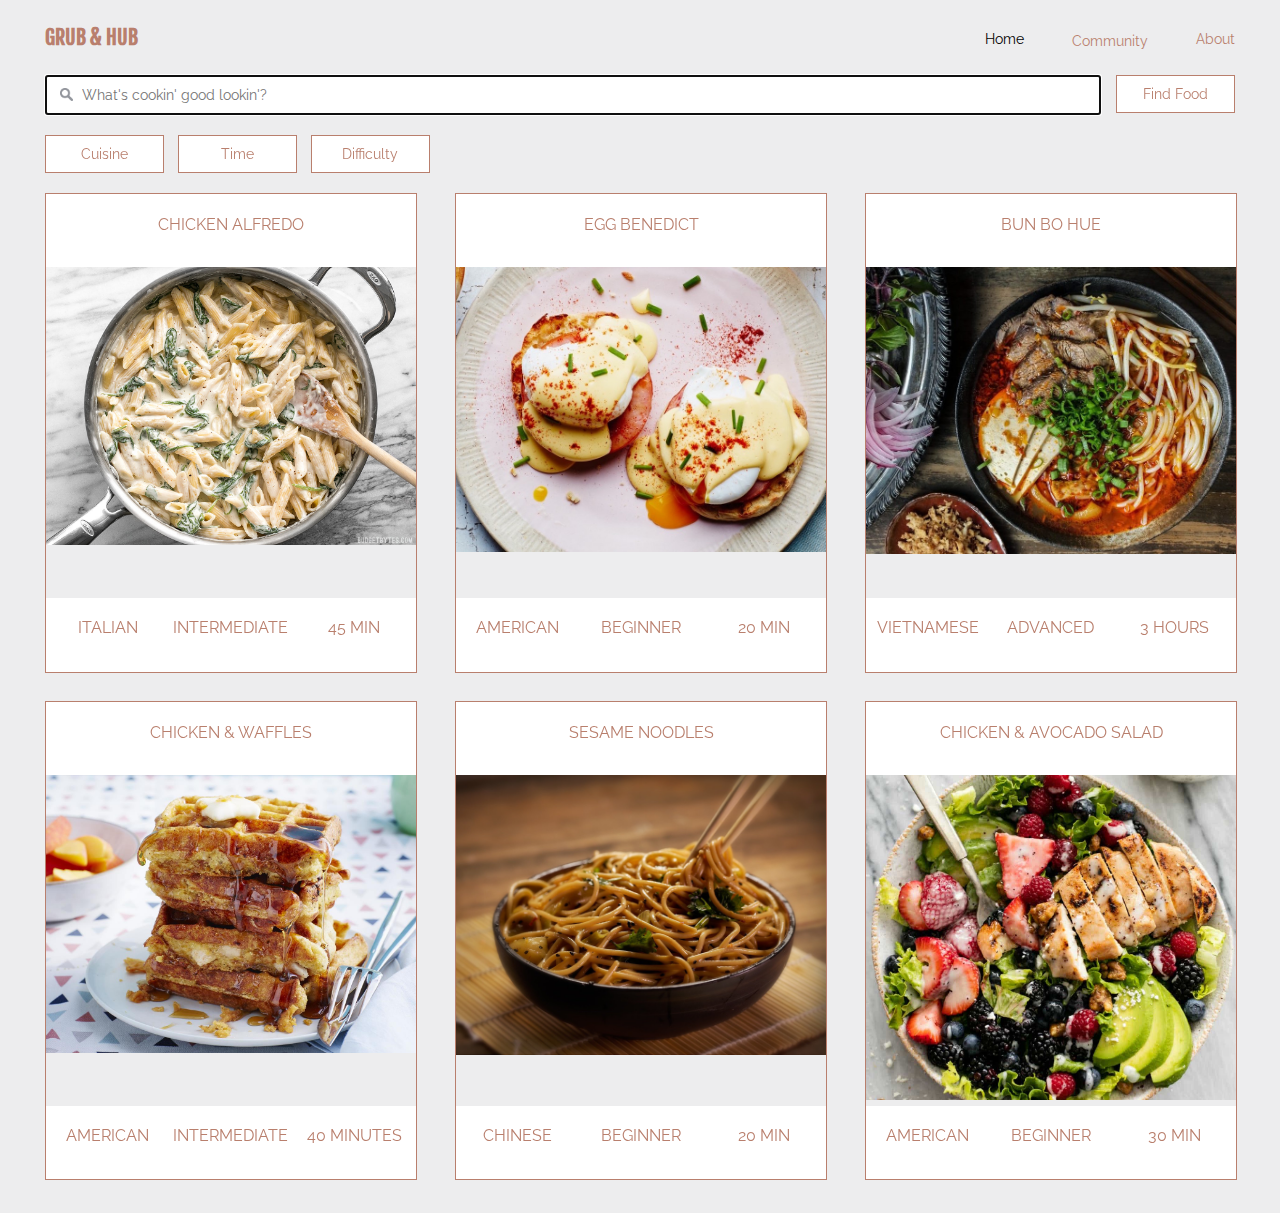
==== index.html @ 1ea81779 "filters" ====
<!DOCTYPE html>
<html>
<head>
    <meta charset="utf-8">
    <link rel="stylesheet" href="index.css">
    <link href="https://fonts.googleapis.com/css?family=Fjalla+One|Raleway" rel="stylesheet">
    <script src="index.js"></script>
    <html lang="en">
</head>
<body>
    <div class="head">
        <div class="title">
            <button class="name"> GRUB & HUB </button>
        </div>
        <div class="navbar">
            <div class="navbarmenu" id="home">
                <button class="navbarbutton" id="current">Home</button> 
            </div>
            <div class="navbarmenu" id="community">
                <a href="community.html"><button class="navbarbutton">Community</button> </a>
            </div>
            <div class="navbarmenu" id="about">
                <button class="navbarbutton">About</button> 
            </div>
        </div>
    </div>

    <div class="search">
        <img class="searchicon" src="assets/search_icon.png">
        <input class="searchbar" id="searchbar" type="text" placeholder="What's cookin' good lookin'?">
        <div class="enter">
            <button type="submit" id="find" value="Find Food">Find Food</button>
        </div>
    </div>

    <div class="filters">
        <div class="cuisine">
            <div id="dropdown">
                <button class="dropdowntoggle" id="cuisine" onclick="showCuisineDropDown()">Cuisine</button>
                <button class="dropdowntoggle" id="time" onclick="showTimeLimit()">Time</button>
                <button class="dropdowntoggle" id="difficulty">Difficulty</button>
            </div>

        </div>
    </div>

    <div id="tags">
    </div>

    <div class="content" id="content">
        <div class="fooditem" id="alfredo">
            <div class="foodtitle">
                <a href="community.html">CHICKEN ALFREDO</a>
            </div>
            <div class="foodpic">
                <img id="food" src="assets/pasta.jpg">
            </div>
            <div class="foodfooter">
                <div class="footerinfo" id="foodcuisine">
                    ITALIAN
                </div>
                <div class="footerinfo" id="fooddifficulty">
                    INTERMEDIATE
                </div>
                <div class="footerinfo" id="fooddifficulty">
                    45 MIN
                </div>
            </div>
        </div>
        <div class="fooditem" id="benedict">
            <div class="foodtitle">
                <a href="community.html">EGG BENEDICT</a>
            </div>
            <div class="foodpic">
                <img id="food" src="assets/egg_benedict.jpg">
            </div>
            <div class="foodfooter">
                <div class="footerinfo" id="foodcuisine">
                    AMERICAN
                </div>
                <div class="footerinfo" id="fooddifficulty">
                    BEGINNER
                </div>
                <div class="footerinfo" id="fooddifficulty">
                    20 MIN
                </div>
            </div>
        </div>
        <div class="fooditem" id="bunBoHue">
            <div class="foodtitle">
                <a href="community.html">BUN BO HUE</a>
            </div>
            <div class="foodpic">
                <img id="food" src="assets/bunbohue.jpg">
            </div>
            <div class="foodfooter">
                <div class="footerinfo" id="foodcuisine">
                    VIETNAMESE
                </div>
                <div class="footerinfo" id="fooddifficulty">
                    ADVANCED
                </div>
                <div class="footerinfo" id="fooddifficulty">
                    3 HOURS
                </div>
            </div>
        </div>
        <div class="fooditem" id="chicken">
            <div class="foodtitle">
                <a href="community.html">CHICKEN & WAFFLES</a>
            </div>
            <div class="foodpic">
                <img id="food" src="assets/waffles.jpg">
            </div>
            <div class="foodfooter">
                <div class="footerinfo" id="foodcuisine">
                    AMERICAN
                </div>
                <div class="footerinfo" id="fooddifficulty">
                    INTERMEDIATE
                </div>
                <div class="footerinfo" id="fooddifficulty">
                    40 MINUTES
                </div>
            </div>
        </div>
        <div class="fooditem" id="sesame">
           <div class="foodtitle">
                <a href="community.html">SESAME NOODLES</a>
            </div>
            <div class="foodpic">
                <img id="food" src="assets/sesame_noodle.jpg">
            </div>
            <div class="foodfooter">
                <div class="footerinfo" id="foodcuisine">
                    CHINESE
                </div>
                <div class="footerinfo" id="fooddifficulty">
                    BEGINNER
                </div>
                <div class="footerinfo" id="fooddifficulty">
                    20 MIN
                </div>
            </div>
        </div>
        <div class="fooditem" id="chickenAvocado">
            <div class="foodtitle">
                <a href="community.html">CHICKEN & AVOCADO SALAD</a>
            </div>
            <div class="foodpic">
                <img id="food" src="assets/salad.jpg">
            </div>
            <div class="foodfooter">
                <div class="footerinfo" id="foodcuisine">
                    AMERICAN
                </div>
                <div class="footerinfo" id="fooddifficulty">
                    BEGINNER
                </div>
                <div class="footerinfo" id="fooddifficulty">
                    30 MIN
                </div>
            </div>
        </div>
    </div>
</body>
</html>
---- index.css ----
:root {
    --text-color: #b97f6d;
    --background-color: #ededee;
    --transition-color: #dab0a2;
}
body {
    background-color: var(--background-color);
    margin: 25px 45px 25px 45px;

}

header {
    grid-column: 1;
}

.name{
    color: var(--text-color);
    font-family: 'Fjalla One', sans-serif;
    font-style: normal;
    font-weight: 900;
    font-size: 20px;
    background: transparent;
    border: 0px;
    padding: 0px;
}

.name:hover{
    color: var(--transition-color);
}

.head {
    width: 100%;
    display: grid;
    grid-template-columns: repeat(4, 1fr);
    padding-bottom: 20px;
}

.navbar {
    display: grid;
    grid-column: 4;
}

.navbarmenu{
    display: table-cell;
    text-align: right;
    vertical-align: middle;
    padding: 5px 0px 5px 0px;
}

.navbarbutton{
    color: var(--text-color);
    font-family: 'Raleway', sans-serif;
    font-style: normal;
    font-size: 14px;
    background: transparent;
    border: 0px;
    padding: 0px;
}

.navbarbutton:hover{
    color: var(--transition-color);
}
#home {
    grid-column: 1;
}

#community{
    grid-column: 2;
}

#about{
    grid-column: 3;
}

#current{
    color: black;
}

.search{
    padding-bottom: 10px;
    display: grid;
    grid-template-columns: 90% 10%;
}
.searchbar{
    width: 95%;
    font-family: 'Raleway', sans-serif;
    font-style: normal;
    font-size: 14px;
    color: var(--text-color);
    padding: 10px 0px 10px 35px;
    margin-right: 10px;
}

#find{
    font-family: 'Raleway', sans-serif;
    font-style: normal;
    font-size: 14px;
    color: var(--text-color);
    padding: 10px 10px 10px 10px;
    background-color: white;
    border: 1px solid;
    width: 100%;
}

.searchicon{
    position: absolute;
    left: 60px;
    top: 88px;
    width: 1%;
    height: auto;
}

.filters{
    display: grid;
    grid-template-columns: repeat(3, 1fr);
    padding: 10px 0px 10px 0px;
}

.dropdown{
    width: 100%;
    grid-template-columns: repeat(3, 1fr);
    position:relative;
}

.dropdowntoggle{
    width: 30%;
    font-family: 'Raleway', sans-serif;
    font-style: normal;
    font-size: 14px;
    color: var(--text-color);
    padding: 10px 0px 10px 0px;
    background-color: white;
    margin-right: 10px;
    border: 1px solid;
}

#cuisineDropDown{
    width: 20%;
    font-family: 'Raleway', sans-serif;
    font-style: normal;
    font-size: 14px;
    color: var(--text-color);
    padding: 10px;
    background-color: white;
    border: 1px solid;
    z-index: 100;
    position:absolute;
}

#cuisineOptions{
    width:100%;
}

#controls{
    float:right;
}

.controlButton{
    font-family: 'Raleway', sans-serif;
    font-style: normal;
    font-size: 14px;
    color: var(--text-color);
    margin: 5px;
    margin-top:15px;
}

#timeDropDown{
    width: 16%;
    height: 8%;
    font-family: 'Raleway', sans-serif;
    font-style: normal;
    font-size: 14px;
    color: var(--text-color);
    padding: 10px;
    background-color: white;
    border: 1px solid;
    z-index: 100;
    position:absolute;
    margin-left: 10.3%;
}

.cuisine{
    grid-column: 1;
}

#timeLimit{
    text-align: center;
}

#tags{
    width: 30%;
}

#tag{
    width: 20%;
    height: 50%;
    margin:0;
    margin-right:10px;
    padding:0;
    float:left;
    background-color: white;
}

#tagLabel{
    font-size: 12px;
    font-family: 'Raleway', sans-serif;
    font-style: normal;
    color: var(--text-color);
    width: 30%;
    margin:0;
    padding:0;
    float:left;
    position:relative;
}

#close{
    position:relative;
    float:right;
}


.dropdownoptions{
    width: 33;
    padding: 10px 0px 10px 35px;
}

#cuisine{
    grid-column: 1;
}

#time{
    grid-column: 2;
}

#difficulty{
    grid-column: 3;
}

.content{
    display: grid;
    grid-template-columns: repeat(3, 1fr);
    grid-template-rows: repeat(2, 1fr);
    grid-gap: 30px 40px;
    padding: 10px 0px 10px 0px;
    height: 100%;
    width: 100%;
}


.fooditem{
    display: grid;
    width: 100%;
    height: 100%;
    border: 1px solid;
    border-color: var(--text-color);
    grid-template-rows: 1fr 4.5fr 1fr;
}

.foodtitle{
    padding: 20px 0px 10px 0px;
    background-color: white;
    width: 100%;
    text-align: center;
    vertical-align: middle;
    color: var(--text-color);
    font-family: 'Raleway', sans-serif;
    font-style: normal;
    font-size: 16px;
    grid-row: 1;
}

a {
    text-align: center;
    vertical-align: middle;
    color: var(--text-color);
    font-family: 'Raleway', sans-serif;
    font-style: normal;
    font-size: 16px; 
    text-decoration: none !important;
}

a:hover{
    color: var(--transition-color);
}
.foodpic{
    grid-row: 2;
}

.foodfooter{
    width: 100%;
    background-color: white;
    display: grid;
    grid-template-columns: repeat(3, 1fr);
    grid-row: 3;
}

#food {
    width: 100%;
    max-height: 100%;
    border-image-width: 0px;
}

.footerinfo{
    text-align: center;
    vertical-align: middle;
    color: var(--text-color);
    font-family: 'Raleway', sans-serif;
    font-style: normal;
    font-size: 16px;
    padding: 20px 0px 20px 0px;
}

#foodcuisine{
    vertical-align: middle;
    display: table-cell;
    padding: 20px 0px 20px 0px;
}
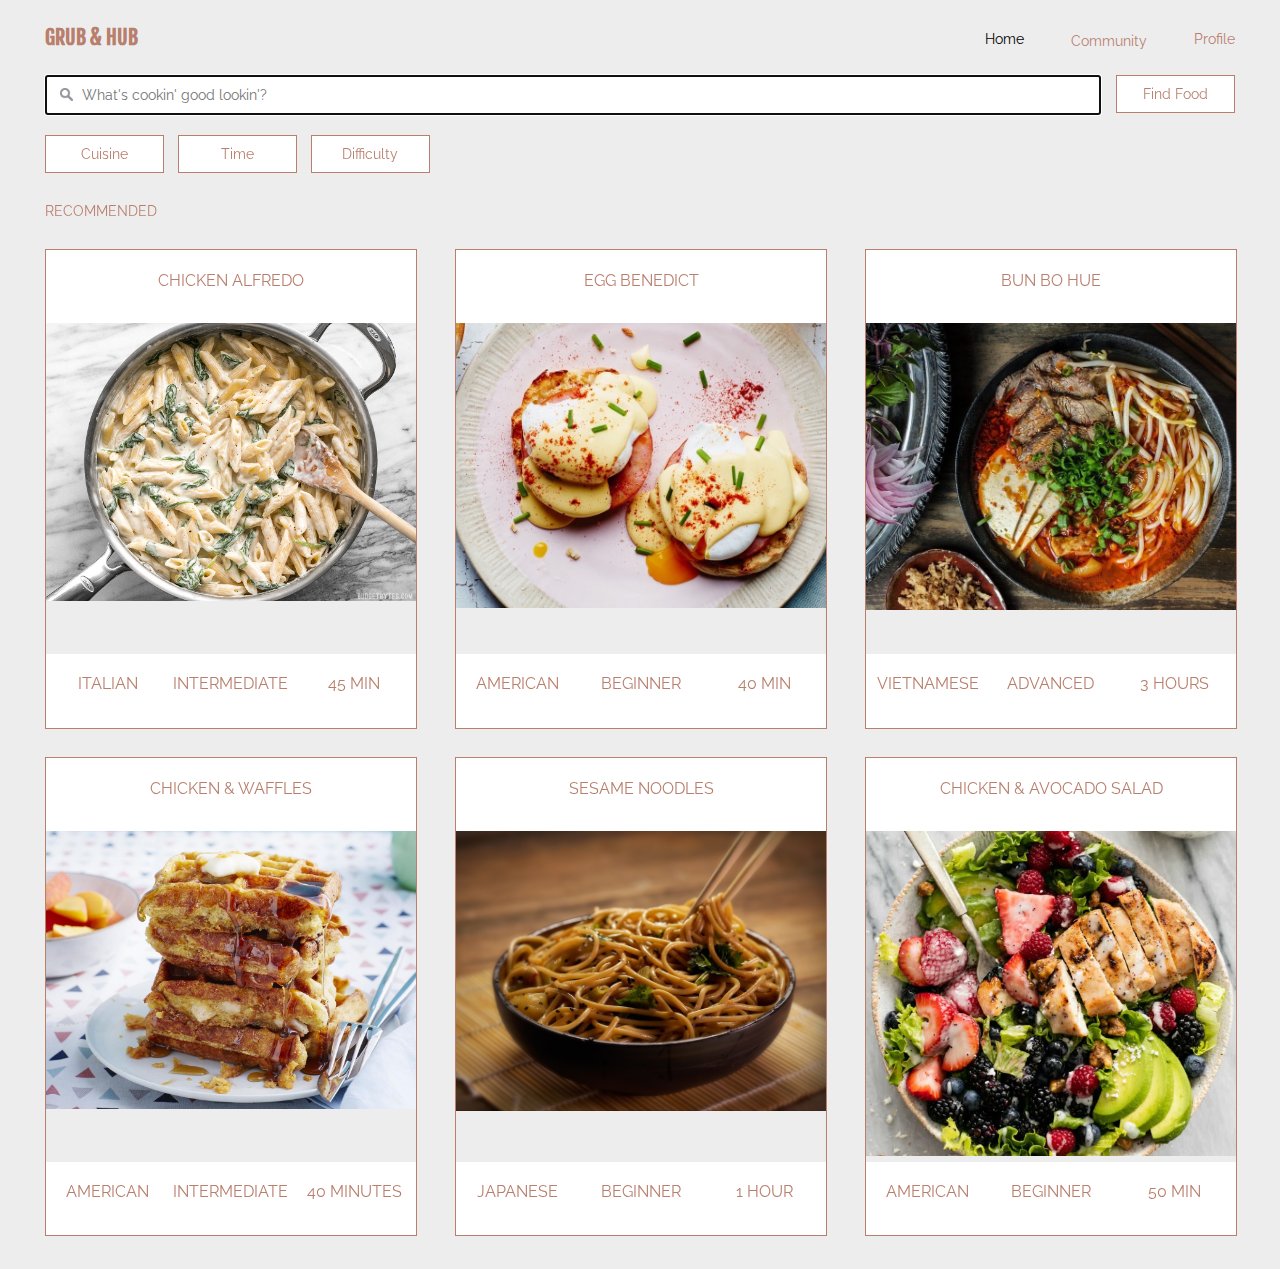
==== commit 48d7307f: "recommend" ====
--- a/index.html
+++ b/index.html
@@ -10,7 +10,7 @@
 <body>
     <div class="head">
         <div class="title">
-            <button class="name"> GRUB & HUB </button>
+            <a href="index.html"><button class="name"> GRUB & HUB </button></a>
         </div>
         <div class="navbar">
             <div class="navbarmenu" id="home">
@@ -20,7 +20,7 @@
                 <a href="community.html"><button class="navbarbutton">Community</button> </a>
             </div>
             <div class="navbarmenu" id="about">
-                <button class="navbarbutton">About</button> 
+                <button class="navbarbutton">Profile</button> 
             </div>
         </div>
     </div>
@@ -42,6 +42,10 @@
             </div>
 
         </div>
+    </div>
+
+    <div class="subtitle" id="subtitle">
+        RECOMMENDED
     </div>
 
     <div id="tags">
@@ -82,7 +86,7 @@
                     BEGINNER
                 </div>
                 <div class="footerinfo" id="fooddifficulty">
-                    20 MIN
+                    40 MIN
                 </div>
             </div>
         </div>
@@ -133,13 +137,13 @@
             </div>
             <div class="foodfooter">
                 <div class="footerinfo" id="foodcuisine">
-                    CHINESE
+                    JAPANESE
                 </div>
                 <div class="footerinfo" id="fooddifficulty">
                     BEGINNER
                 </div>
                 <div class="footerinfo" id="fooddifficulty">
-                    20 MIN
+                    1 HOUR
                 </div>
             </div>
         </div>
@@ -158,7 +162,7 @@
                     BEGINNER
                 </div>
                 <div class="footerinfo" id="fooddifficulty">
-                    30 MIN
+                    50 MIN
                 </div>
             </div>
         </div>
--- a/index.css
+++ b/index.css
@@ -134,6 +134,13 @@
     border: 1px solid;
 }
 
+.subtitle{
+    font-family: 'Raleway', sans-serif;
+    font-style: normal;
+    font-size: 14px;
+    color: var(--text-color);
+    padding: 20px 0px 20px 0px;
+}
 #cuisineDropDown{
     width: 20%;
     font-family: 'Raleway', sans-serif;
@@ -160,13 +167,12 @@
     font-style: normal;
     font-size: 14px;
     color: var(--text-color);
-    margin: 5px;
-    margin-top:15px;
+    margin: 1px;
+    margin-top:14%;
 }
 
 #timeDropDown{
     width: 16%;
-    height: 8%;
     font-family: 'Raleway', sans-serif;
     font-style: normal;
     font-size: 14px;
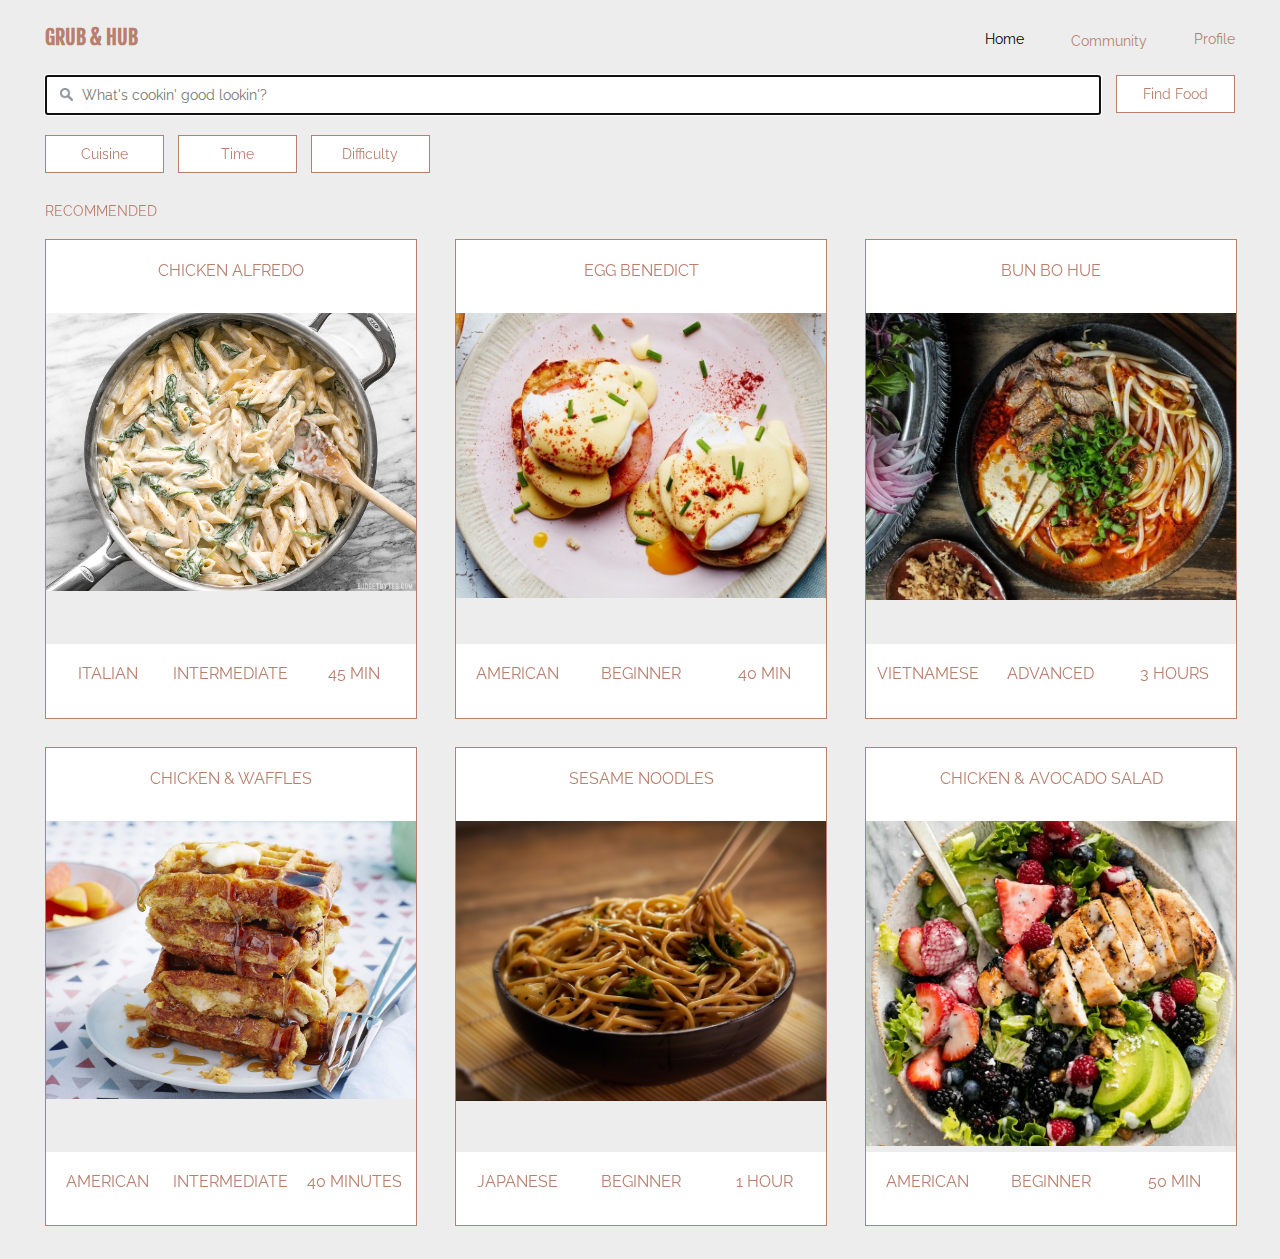
==== commit 80ed79da: "fix continue button" ====
--- a/index.html
+++ b/index.html
@@ -54,7 +54,7 @@
     <div class="content" id="content">
         <div class="fooditem" id="alfredo">
             <div class="foodtitle">
-                <a href="community.html">CHICKEN ALFREDO</a>
+                <a>CHICKEN ALFREDO</a>
             </div>
             <div class="foodpic">
                 <img id="food" src="assets/pasta.jpg">
@@ -73,7 +73,7 @@
         </div>
         <div class="fooditem" id="benedict">
             <div class="foodtitle">
-                <a href="community.html">EGG BENEDICT</a>
+                <a>EGG BENEDICT</a>
             </div>
             <div class="foodpic">
                 <img id="food" src="assets/egg_benedict.jpg">
@@ -92,7 +92,7 @@
         </div>
         <div class="fooditem" id="bunBoHue">
             <div class="foodtitle">
-                <a href="community.html">BUN BO HUE</a>
+                <a>BUN BO HUE</a>
             </div>
             <div class="foodpic">
                 <img id="food" src="assets/bunbohue.jpg">
@@ -111,7 +111,7 @@
         </div>
         <div class="fooditem" id="chicken">
             <div class="foodtitle">
-                <a href="community.html">CHICKEN & WAFFLES</a>
+                <a>CHICKEN & WAFFLES</a>
             </div>
             <div class="foodpic">
                 <img id="food" src="assets/waffles.jpg">
@@ -130,7 +130,7 @@
         </div>
         <div class="fooditem" id="sesame">
            <div class="foodtitle">
-                <a href="community.html">SESAME NOODLES</a>
+                <a>SESAME NOODLES</a>
             </div>
             <div class="foodpic">
                 <img id="food" src="assets/sesame_noodle.jpg">
@@ -149,7 +149,7 @@
         </div>
         <div class="fooditem" id="chickenAvocado">
             <div class="foodtitle">
-                <a href="community.html">CHICKEN & AVOCADO SALAD</a>
+                <a>CHICKEN & AVOCADO SALAD</a>
             </div>
             <div class="foodpic">
                 <img id="food" src="assets/salad.jpg">
--- a/index.css
+++ b/index.css
@@ -113,7 +113,7 @@
 .filters{
     display: grid;
     grid-template-columns: repeat(3, 1fr);
-    padding: 10px 0px 10px 0px;
+    padding: 10px 0px 0px 0px;
 }
 
 .dropdown{
@@ -130,7 +130,7 @@
     color: var(--text-color);
     padding: 10px 0px 10px 0px;
     background-color: white;
-    margin-right: 10px;
+    margin: 0px 10px 10px 0px;
     border: 1px solid;
 }
 
@@ -200,9 +200,8 @@
 #tag{
     width: 20%;
     height: 50%;
-    margin:0;
-    margin-right:10px;
-    padding:0;
+    margin: 0px 10px 20px 0px;
+    padding: 0px;
     float:left;
     background-color: white;
 }
@@ -247,7 +246,7 @@
     grid-template-columns: repeat(3, 1fr);
     grid-template-rows: repeat(2, 1fr);
     grid-gap: 30px 40px;
-    padding: 10px 0px 10px 0px;
+    padding: 0px 0px 10px 0px;
     height: 100%;
     width: 100%;
 }
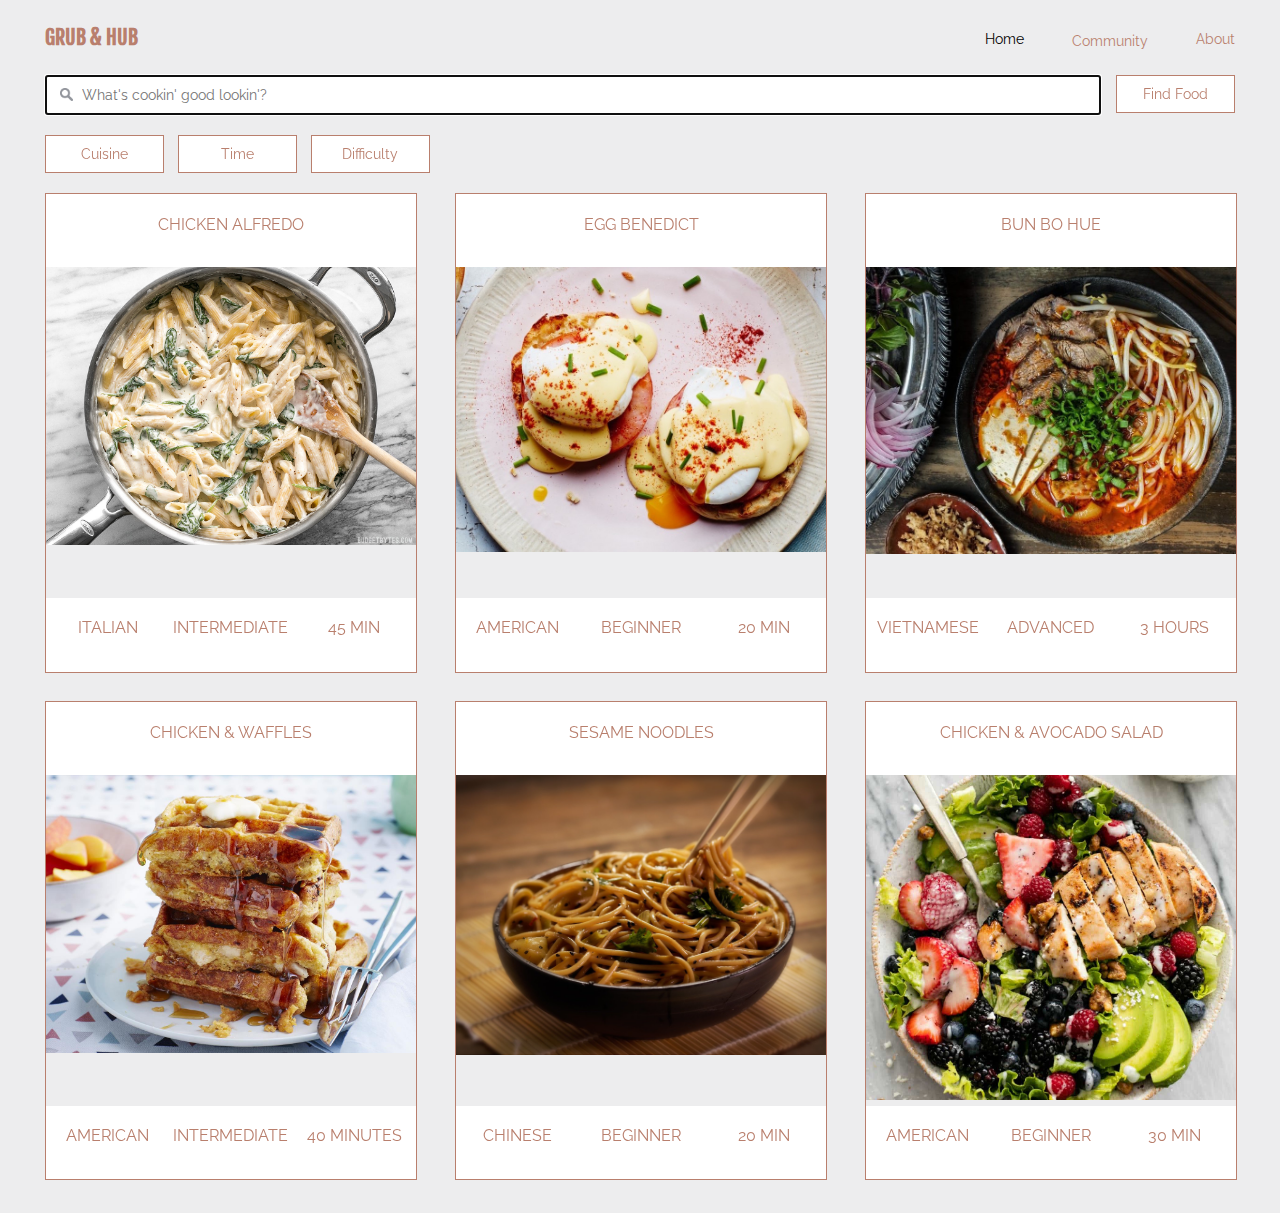
==== commit cb94b50b: "filter dropdowns" ====
--- a/index.html
+++ b/index.html
@@ -10,7 +10,7 @@
 <body>
     <div class="head">
         <div class="title">
-            <a href="index.html"><button class="name"> GRUB & HUB </button></a>
+            <button class="name"> GRUB & HUB </button>
         </div>
         <div class="navbar">
             <div class="navbarmenu" id="home">
@@ -20,7 +20,7 @@
                 <a href="community.html"><button class="navbarbutton">Community</button> </a>
             </div>
             <div class="navbarmenu" id="about">
-                <button class="navbarbutton">Profile</button> 
+                <button class="navbarbutton">About</button> 
             </div>
         </div>
     </div>
@@ -38,14 +38,10 @@
             <div id="dropdown">
                 <button class="dropdowntoggle" id="cuisine" onclick="showCuisineDropDown()">Cuisine</button>
                 <button class="dropdowntoggle" id="time" onclick="showTimeLimit()">Time</button>
-                <button class="dropdowntoggle" id="difficulty">Difficulty</button>
+                <button class="dropdowntoggle" id="difficulty"  onclick="showDifficulty()">Difficulty</button>
             </div>
 
         </div>
-    </div>
-
-    <div class="subtitle" id="subtitle">
-        RECOMMENDED
     </div>
 
     <div id="tags">
@@ -54,7 +50,7 @@
     <div class="content" id="content">
         <div class="fooditem" id="alfredo">
             <div class="foodtitle">
-                <a>CHICKEN ALFREDO</a>
+                <a href="community.html">CHICKEN ALFREDO</a>
             </div>
             <div class="foodpic">
                 <img id="food" src="assets/pasta.jpg">
@@ -73,7 +69,7 @@
         </div>
         <div class="fooditem" id="benedict">
             <div class="foodtitle">
-                <a>EGG BENEDICT</a>
+                <a href="community.html">EGG BENEDICT</a>
             </div>
             <div class="foodpic">
                 <img id="food" src="assets/egg_benedict.jpg">
@@ -86,13 +82,13 @@
                     BEGINNER
                 </div>
                 <div class="footerinfo" id="fooddifficulty">
-                    40 MIN
+                    20 MIN
                 </div>
             </div>
         </div>
         <div class="fooditem" id="bunBoHue">
             <div class="foodtitle">
-                <a>BUN BO HUE</a>
+                <a href="community.html">BUN BO HUE</a>
             </div>
             <div class="foodpic">
                 <img id="food" src="assets/bunbohue.jpg">
@@ -111,7 +107,7 @@
         </div>
         <div class="fooditem" id="chicken">
             <div class="foodtitle">
-                <a>CHICKEN & WAFFLES</a>
+                <a href="community.html">CHICKEN & WAFFLES</a>
             </div>
             <div class="foodpic">
                 <img id="food" src="assets/waffles.jpg">
@@ -130,26 +126,26 @@
         </div>
         <div class="fooditem" id="sesame">
            <div class="foodtitle">
-                <a>SESAME NOODLES</a>
+                <a href="community.html">SESAME NOODLES</a>
             </div>
             <div class="foodpic">
                 <img id="food" src="assets/sesame_noodle.jpg">
             </div>
             <div class="foodfooter">
                 <div class="footerinfo" id="foodcuisine">
-                    JAPANESE
+                    CHINESE
                 </div>
                 <div class="footerinfo" id="fooddifficulty">
                     BEGINNER
                 </div>
                 <div class="footerinfo" id="fooddifficulty">
-                    1 HOUR
+                    20 MIN
                 </div>
             </div>
         </div>
         <div class="fooditem" id="chickenAvocado">
             <div class="foodtitle">
-                <a>CHICKEN & AVOCADO SALAD</a>
+                <a href="community.html">CHICKEN & AVOCADO SALAD</a>
             </div>
             <div class="foodpic">
                 <img id="food" src="assets/salad.jpg">
@@ -162,7 +158,7 @@
                     BEGINNER
                 </div>
                 <div class="footerinfo" id="fooddifficulty">
-                    50 MIN
+                    30 MIN
                 </div>
             </div>
         </div>
--- a/index.css
+++ b/index.css
@@ -113,7 +113,7 @@
 .filters{
     display: grid;
     grid-template-columns: repeat(3, 1fr);
-    padding: 10px 0px 0px 0px;
+    padding: 10px 0px 10px 0px;
 }
 
 .dropdown{
@@ -130,17 +130,10 @@
     color: var(--text-color);
     padding: 10px 0px 10px 0px;
     background-color: white;
-    margin: 0px 10px 10px 0px;
-    border: 1px solid;
-}
-
-.subtitle{
-    font-family: 'Raleway', sans-serif;
-    font-style: normal;
-    font-size: 14px;
-    color: var(--text-color);
-    padding: 20px 0px 20px 0px;
-}
+    margin-right: 10px;
+    border: 1px solid;
+}
+
 #cuisineDropDown{
     width: 20%;
     font-family: 'Raleway', sans-serif;
@@ -172,7 +165,7 @@
 }
 
 #timeDropDown{
-    width: 16%;
+    width: 18%;
     font-family: 'Raleway', sans-serif;
     font-style: normal;
     font-size: 14px;
@@ -182,7 +175,21 @@
     border: 1px solid;
     z-index: 100;
     position:absolute;
-    margin-left: 10.3%;
+    margin-left: 10.33%;
+}
+
+#difficultyDropdown{
+    width: 20%;
+    font-family: 'Raleway', sans-serif;
+    font-style: normal;
+    font-size: 14px;
+    color: var(--text-color);
+    padding: 10px;
+    background-color: white;
+    border: 1px solid;
+    z-index: 100;
+    position:absolute;
+    margin-left: 20.7%;
 }
 
 .cuisine{
@@ -200,8 +207,9 @@
 #tag{
     width: 20%;
     height: 50%;
-    margin: 0px 10px 20px 0px;
-    padding: 0px;
+    margin:0;
+    margin-right:10px;
+    padding:0;
     float:left;
     background-color: white;
 }
@@ -246,7 +254,7 @@
     grid-template-columns: repeat(3, 1fr);
     grid-template-rows: repeat(2, 1fr);
     grid-gap: 30px 40px;
-    padding: 0px 0px 10px 0px;
+    padding: 10px 0px 10px 0px;
     height: 100%;
     width: 100%;
 }
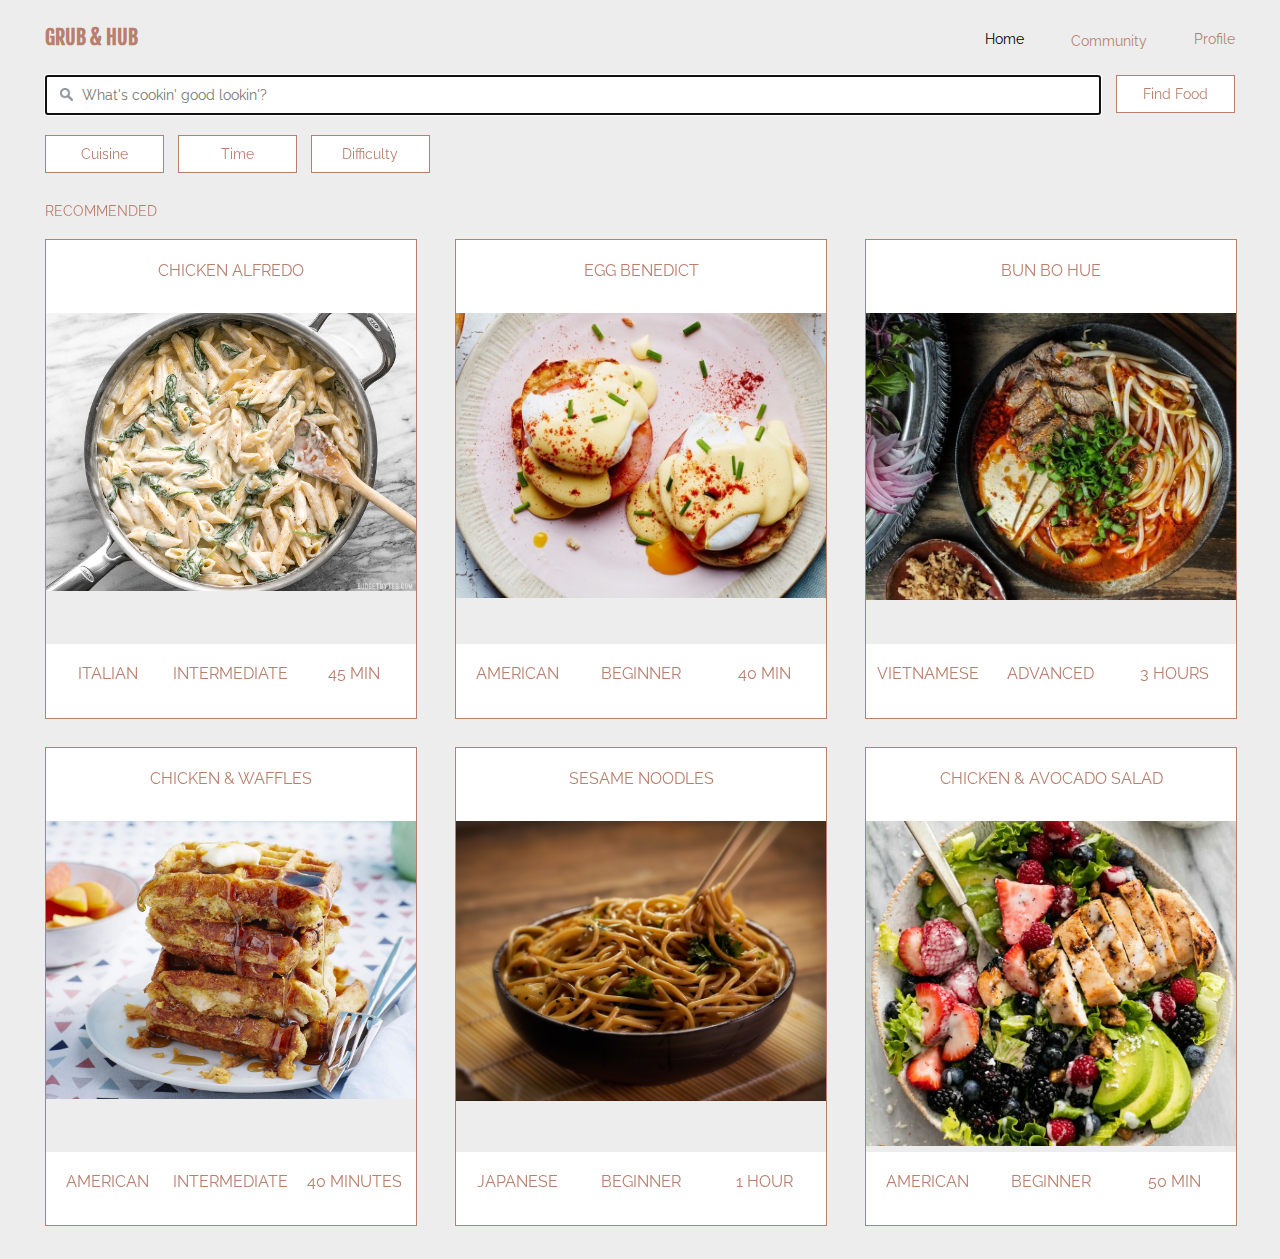
==== commit fecc59c7: "Merge branch 'master' of https://github.com/jennyxue97/grubandhub" ====
--- a/index.html
+++ b/index.html
@@ -10,7 +10,7 @@
 <body>
     <div class="head">
         <div class="title">
-            <button class="name"> GRUB & HUB </button>
+            <a href="index.html"><button class="name"> GRUB & HUB </button></a>
         </div>
         <div class="navbar">
             <div class="navbarmenu" id="home">
@@ -20,7 +20,7 @@
                 <a href="community.html"><button class="navbarbutton">Community</button> </a>
             </div>
             <div class="navbarmenu" id="about">
-                <button class="navbarbutton">About</button> 
+                <button class="navbarbutton">Profile</button> 
             </div>
         </div>
     </div>
@@ -44,13 +44,17 @@
         </div>
     </div>
 
+    <div class="subtitle" id="subtitle">
+        RECOMMENDED
+    </div>
+
     <div id="tags">
     </div>
 
     <div class="content" id="content">
         <div class="fooditem" id="alfredo">
             <div class="foodtitle">
-                <a href="community.html">CHICKEN ALFREDO</a>
+                <a>CHICKEN ALFREDO</a>
             </div>
             <div class="foodpic">
                 <img id="food" src="assets/pasta.jpg">
@@ -69,7 +73,7 @@
         </div>
         <div class="fooditem" id="benedict">
             <div class="foodtitle">
-                <a href="community.html">EGG BENEDICT</a>
+                <a>EGG BENEDICT</a>
             </div>
             <div class="foodpic">
                 <img id="food" src="assets/egg_benedict.jpg">
@@ -82,13 +86,13 @@
                     BEGINNER
                 </div>
                 <div class="footerinfo" id="fooddifficulty">
-                    20 MIN
+                    40 MIN
                 </div>
             </div>
         </div>
         <div class="fooditem" id="bunBoHue">
             <div class="foodtitle">
-                <a href="community.html">BUN BO HUE</a>
+                <a>BUN BO HUE</a>
             </div>
             <div class="foodpic">
                 <img id="food" src="assets/bunbohue.jpg">
@@ -107,7 +111,7 @@
         </div>
         <div class="fooditem" id="chicken">
             <div class="foodtitle">
-                <a href="community.html">CHICKEN & WAFFLES</a>
+                <a>CHICKEN & WAFFLES</a>
             </div>
             <div class="foodpic">
                 <img id="food" src="assets/waffles.jpg">
@@ -126,26 +130,26 @@
         </div>
         <div class="fooditem" id="sesame">
            <div class="foodtitle">
-                <a href="community.html">SESAME NOODLES</a>
+                <a>SESAME NOODLES</a>
             </div>
             <div class="foodpic">
                 <img id="food" src="assets/sesame_noodle.jpg">
             </div>
             <div class="foodfooter">
                 <div class="footerinfo" id="foodcuisine">
-                    CHINESE
+                    JAPANESE
                 </div>
                 <div class="footerinfo" id="fooddifficulty">
                     BEGINNER
                 </div>
                 <div class="footerinfo" id="fooddifficulty">
-                    20 MIN
+                    1 HOUR
                 </div>
             </div>
         </div>
         <div class="fooditem" id="chickenAvocado">
             <div class="foodtitle">
-                <a href="community.html">CHICKEN & AVOCADO SALAD</a>
+                <a>CHICKEN & AVOCADO SALAD</a>
             </div>
             <div class="foodpic">
                 <img id="food" src="assets/salad.jpg">
@@ -158,7 +162,7 @@
                     BEGINNER
                 </div>
                 <div class="footerinfo" id="fooddifficulty">
-                    30 MIN
+                    50 MIN
                 </div>
             </div>
         </div>
--- a/index.css
+++ b/index.css
@@ -113,7 +113,7 @@
 .filters{
     display: grid;
     grid-template-columns: repeat(3, 1fr);
-    padding: 10px 0px 10px 0px;
+    padding: 10px 0px 0px 0px;
 }
 
 .dropdown{
@@ -130,10 +130,17 @@
     color: var(--text-color);
     padding: 10px 0px 10px 0px;
     background-color: white;
-    margin-right: 10px;
-    border: 1px solid;
-}
-
+    margin: 0px 10px 10px 0px;
+    border: 1px solid;
+}
+
+.subtitle{
+    font-family: 'Raleway', sans-serif;
+    font-style: normal;
+    font-size: 14px;
+    color: var(--text-color);
+    padding: 20px 0px 20px 0px;
+}
 #cuisineDropDown{
     width: 20%;
     font-family: 'Raleway', sans-serif;
@@ -207,9 +214,8 @@
 #tag{
     width: 20%;
     height: 50%;
-    margin:0;
-    margin-right:10px;
-    padding:0;
+    margin: 0px 10px 20px 0px;
+    padding: 0px;
     float:left;
     background-color: white;
 }
@@ -254,7 +260,7 @@
     grid-template-columns: repeat(3, 1fr);
     grid-template-rows: repeat(2, 1fr);
     grid-gap: 30px 40px;
-    padding: 10px 0px 10px 0px;
+    padding: 0px 0px 10px 0px;
     height: 100%;
     width: 100%;
 }
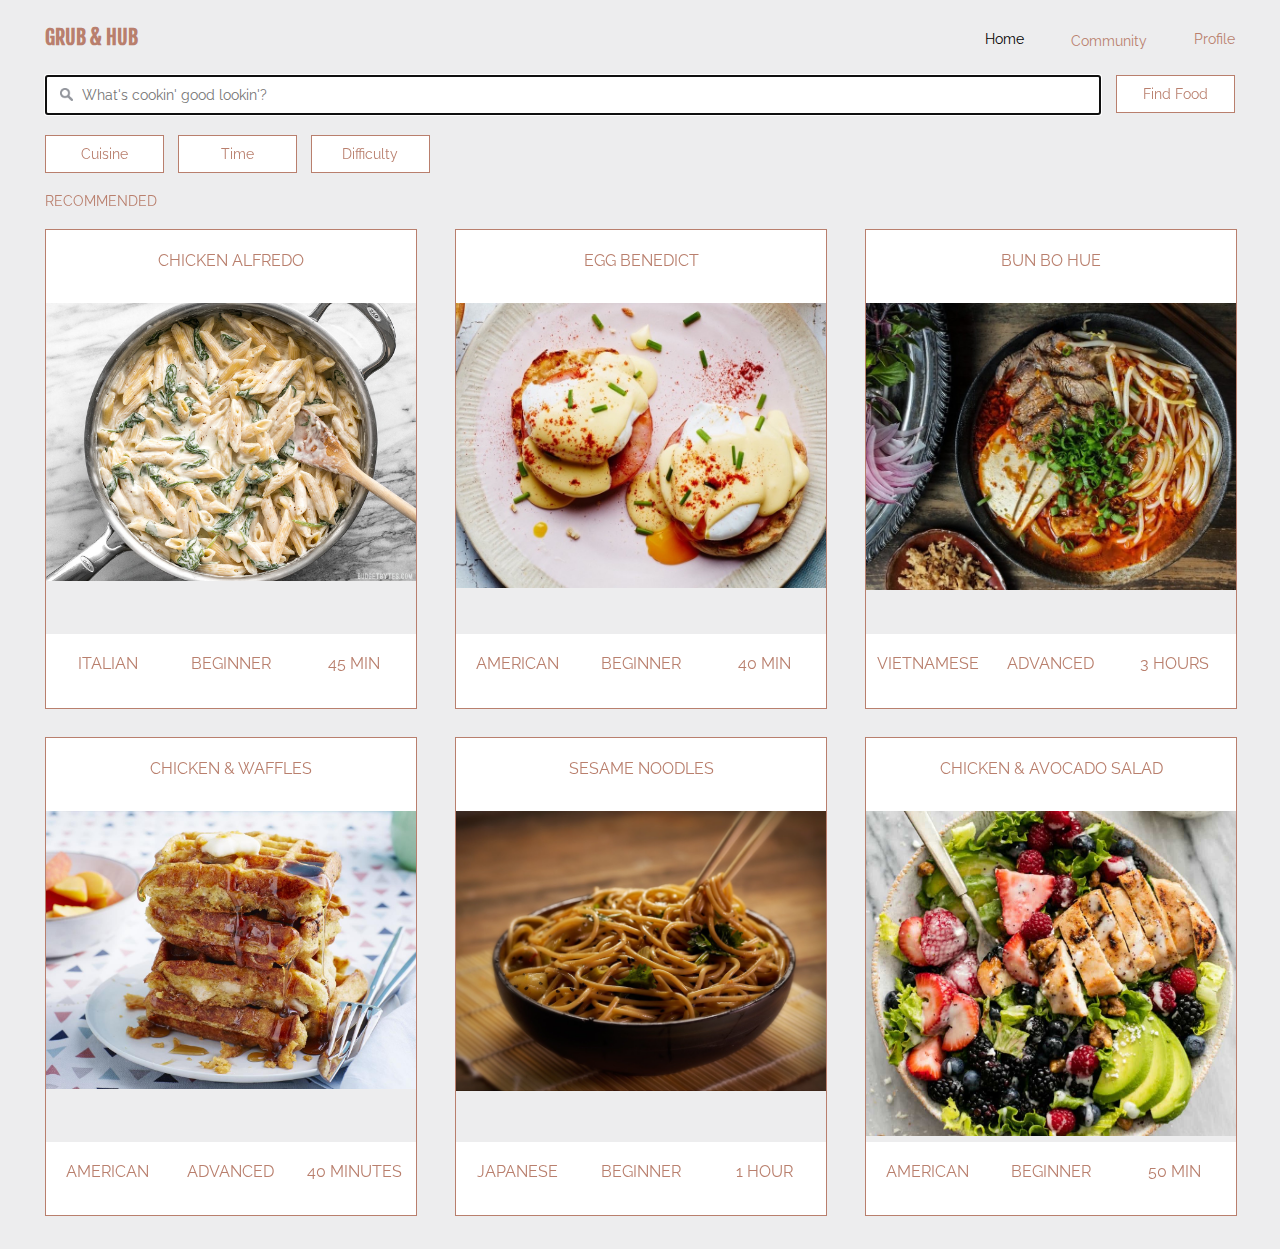
==== commit 2ba1cd5f: "made intermediate search consistent" ====
--- a/index.html
+++ b/index.html
@@ -64,7 +64,7 @@
                     ITALIAN
                 </div>
                 <div class="footerinfo" id="fooddifficulty">
-                    INTERMEDIATE
+                    BEGINNER
                 </div>
                 <div class="footerinfo" id="fooddifficulty">
                     45 MIN
@@ -121,7 +121,7 @@
                     AMERICAN
                 </div>
                 <div class="footerinfo" id="fooddifficulty">
-                    INTERMEDIATE
+                    ADVANCED
                 </div>
                 <div class="footerinfo" id="fooddifficulty">
                     40 MINUTES
--- a/index.css
+++ b/index.css
@@ -122,6 +122,10 @@
     position:relative;
 }
 
+#dropdown{
+    margin-bottom: 0;
+}
+
 .dropdowntoggle{
     width: 30%;
     font-family: 'Raleway', sans-serif;
@@ -130,7 +134,7 @@
     color: var(--text-color);
     padding: 10px 0px 10px 0px;
     background-color: white;
-    margin: 0px 10px 10px 0px;
+    margin: 0px 10px 0px 0px;
     border: 1px solid;
 }
 
@@ -220,6 +224,15 @@
     background-color: white;
 }
 
+#difficultyTag{
+    width: 25%;
+    height: 50%;
+    margin: 0px 10px 20px 0px;
+    padding: 0px;
+    float:left;
+    background-color: white;
+}
+
 #tagLabel{
     font-size: 12px;
     font-family: 'Raleway', sans-serif;
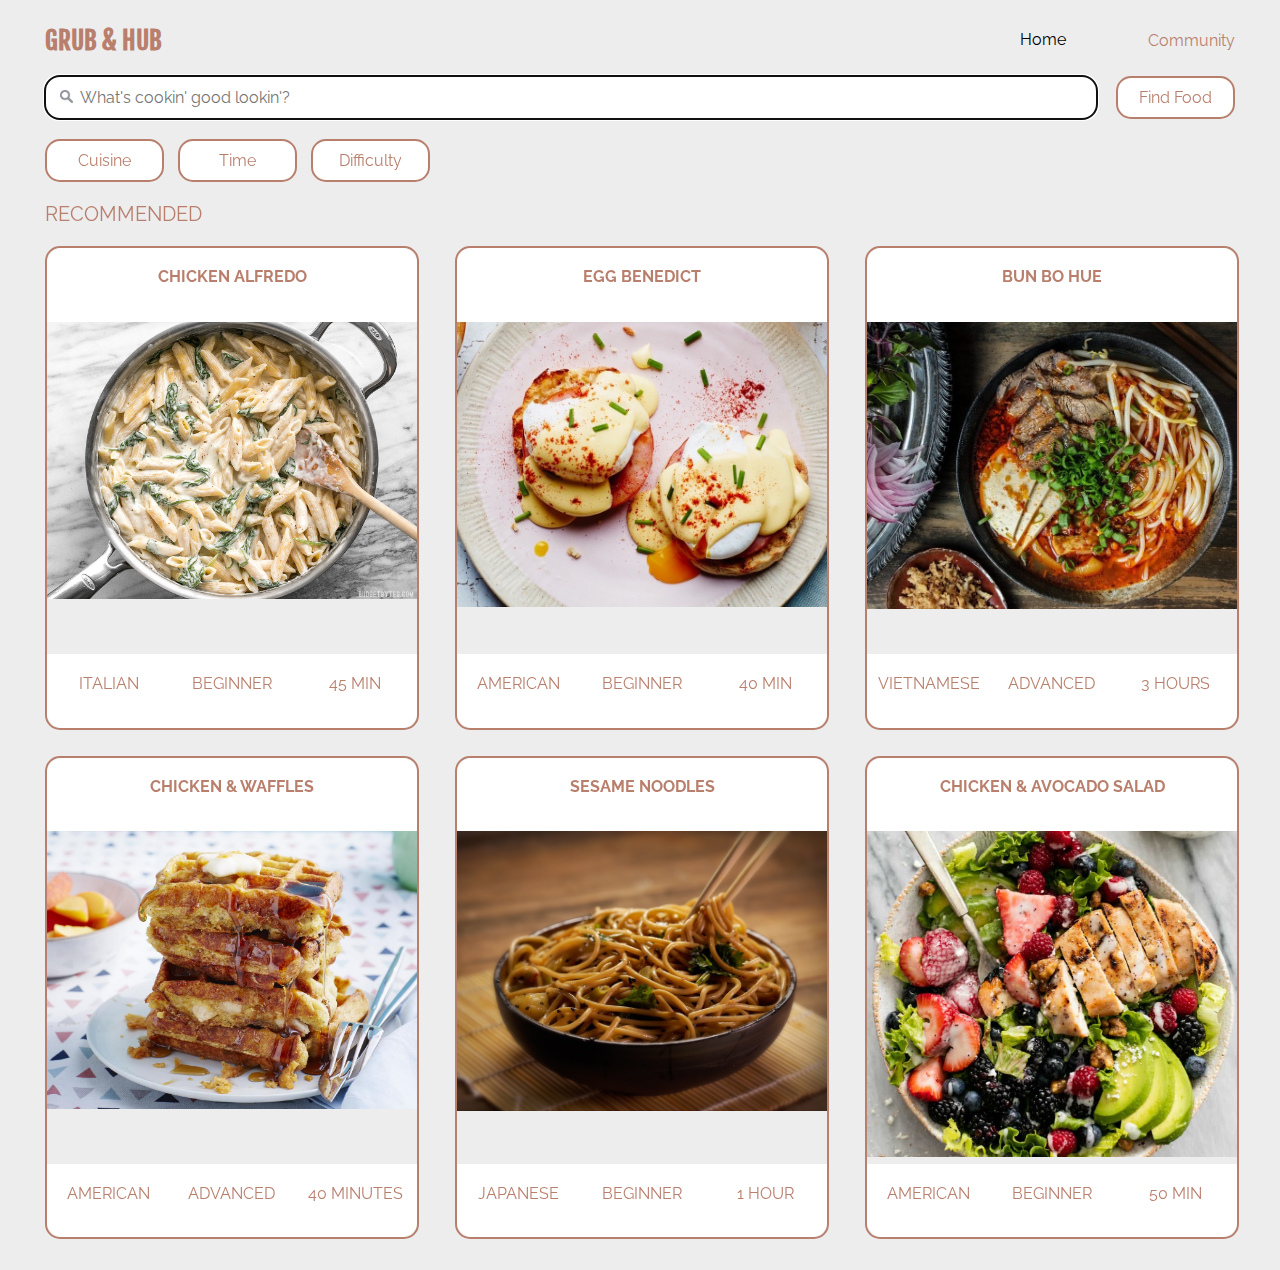
==== commit 61e0c1b5: "border less sharp" ====
--- a/index.html
+++ b/index.html
@@ -18,9 +18,6 @@
             </div>
             <div class="navbarmenu" id="community">
                 <a href="community.html"><button class="navbarbutton">Community</button> </a>
-            </div>
-            <div class="navbarmenu" id="about">
-                <button class="navbarbutton">Profile</button> 
             </div>
         </div>
     </div>
@@ -54,10 +51,12 @@
     <div class="content" id="content">
         <div class="fooditem" id="alfredo">
             <div class="foodtitle">
-                <a>CHICKEN ALFREDO</a>
+                <a href='courseChapter1.html'>CHICKEN ALFREDO</a>
             </div>
             <div class="foodpic">
-                <img id="food" src="assets/pasta.jpg">
+                <a href='courseChapter1.html'>
+                    <img id="food" src="assets/pasta.jpg">
+                </a>
             </div>
             <div class="foodfooter">
                 <div class="footerinfo" id="foodcuisine">
@@ -73,10 +72,12 @@
         </div>
         <div class="fooditem" id="benedict">
             <div class="foodtitle">
-                <a>EGG BENEDICT</a>
+                <a href='courseChapter1.html'>EGG BENEDICT</a>
             </div>
             <div class="foodpic">
+                <a href='courseChapter1.html'>
                 <img id="food" src="assets/egg_benedict.jpg">
+                </a>
             </div>
             <div class="foodfooter">
                 <div class="footerinfo" id="foodcuisine">
@@ -92,10 +93,12 @@
         </div>
         <div class="fooditem" id="bunBoHue">
             <div class="foodtitle">
-                <a>BUN BO HUE</a>
+                <a href='courseChapter1.html'>BUN BO HUE</a>
             </div>
             <div class="foodpic">
+                <a href='courseChapter1.html'>
                 <img id="food" src="assets/bunbohue.jpg">
+                </a>
             </div>
             <div class="foodfooter">
                 <div class="footerinfo" id="foodcuisine">
@@ -111,10 +114,12 @@
         </div>
         <div class="fooditem" id="chicken">
             <div class="foodtitle">
-                <a>CHICKEN & WAFFLES</a>
+                <a href='courseChapter1.html'>CHICKEN & WAFFLES</a>
             </div>
             <div class="foodpic">
+                <a href='courseChapter1.html'>
                 <img id="food" src="assets/waffles.jpg">
+                </a>
             </div>
             <div class="foodfooter">
                 <div class="footerinfo" id="foodcuisine">
@@ -130,10 +135,12 @@
         </div>
         <div class="fooditem" id="sesame">
            <div class="foodtitle">
-                <a>SESAME NOODLES</a>
+                <a href='courseChapter1.html'>SESAME NOODLES</a>
             </div>
             <div class="foodpic">
+                <a href='courseChapter1.html'>
                 <img id="food" src="assets/sesame_noodle.jpg">
+                </a>
             </div>
             <div class="foodfooter">
                 <div class="footerinfo" id="foodcuisine">
@@ -149,10 +156,12 @@
         </div>
         <div class="fooditem" id="chickenAvocado">
             <div class="foodtitle">
-                <a>CHICKEN & AVOCADO SALAD</a>
+                <a href='courseChapter1.html'>CHICKEN & AVOCADO SALAD</a>
             </div>
             <div class="foodpic">
-                <img id="food" src="assets/salad.jpg">
+                <a href='courseChapter1.html'>
+                    <img id="food" src="assets/salad.jpg">
+                </a>
             </div>
             <div class="foodfooter">
                 <div class="footerinfo" id="foodcuisine">
--- a/index.css
+++ b/index.css
@@ -18,7 +18,7 @@
     font-family: 'Fjalla One', sans-serif;
     font-style: normal;
     font-weight: 900;
-    font-size: 20px;
+    font-size: 25px;
     background: transparent;
     border: 0px;
     padding: 0px;
@@ -26,6 +26,7 @@
 
 .name:hover{
     color: var(--transition-color);
+    cursor: pointer;
 }
 
 .head {
@@ -51,7 +52,7 @@
     color: var(--text-color);
     font-family: 'Raleway', sans-serif;
     font-style: normal;
-    font-size: 14px;
+    font-size: 16px;
     background: transparent;
     border: 0px;
     padding: 0px;
@@ -59,6 +60,7 @@
 
 .navbarbutton:hover{
     color: var(--transition-color);
+    cursor: pointer;
 }
 #home {
     grid-column: 1;
@@ -85,27 +87,34 @@
     width: 95%;
     font-family: 'Raleway', sans-serif;
     font-style: normal;
-    font-size: 14px;
+    font-size: 16px;
     color: var(--text-color);
     padding: 10px 0px 10px 35px;
     margin-right: 10px;
+    border-radius: 15px;
+    border: 0px;
 }
 
 #find{
     font-family: 'Raleway', sans-serif;
     font-style: normal;
-    font-size: 14px;
+    font-size: 16px;
     color: var(--text-color);
     padding: 10px 10px 10px 10px;
     background-color: white;
-    border: 1px solid;
-    width: 100%;
+    border: 2px solid;
+    width: 100%;
+    border-radius: 15px;
+}
+
+#find:hover{
+    cursor: pointer;
 }
 
 .searchicon{
     position: absolute;
     left: 60px;
-    top: 88px;
+    top: 90px;
     width: 1%;
     height: auto;
 }
@@ -130,18 +139,23 @@
     width: 30%;
     font-family: 'Raleway', sans-serif;
     font-style: normal;
-    font-size: 14px;
+    font-size: 16px;
     color: var(--text-color);
     padding: 10px 0px 10px 0px;
     background-color: white;
     margin: 0px 10px 0px 0px;
-    border: 1px solid;
-}
-
+    border: 2px solid;
+    border-radius: 15px;
+}
+
+.dropdowntoggle:hover{
+    color: var(--transition-color);
+    cursor: pointer;
+}
 .subtitle{
     font-family: 'Raleway', sans-serif;
     font-style: normal;
-    font-size: 14px;
+    font-size: 20px;
     color: var(--text-color);
     padding: 20px 0px 20px 0px;
 }
@@ -179,7 +193,7 @@
     width: 18%;
     font-family: 'Raleway', sans-serif;
     font-style: normal;
-    font-size: 14px;
+    font-size: 16px;
     color: var(--text-color);
     padding: 10px;
     background-color: white;
@@ -190,7 +204,7 @@
 }
 
 #difficultyDropdown{
-    width: 20%;
+    width: 23%;
     font-family: 'Raleway', sans-serif;
     font-style: normal;
     font-size: 14px;
@@ -283,22 +297,24 @@
     display: grid;
     width: 100%;
     height: 100%;
-    border: 1px solid;
+    border: 2px solid;
     border-color: var(--text-color);
     grid-template-rows: 1fr 4.5fr 1fr;
+    border-radius: 15px;
 }
 
 .foodtitle{
-    padding: 20px 0px 10px 0px;
+    padding: 15px 0px 10px 0px;
     background-color: white;
     width: 100%;
     text-align: center;
     vertical-align: middle;
     color: var(--text-color);
     font-family: 'Raleway', sans-serif;
-    font-style: normal;
-    font-size: 16px;
+    font-weight: bolder;
+    font-size: 20px;
     grid-row: 1;
+    border-radius: 15px 15px 0px 0px;
 }
 
 a {
@@ -313,6 +329,7 @@
 
 a:hover{
     color: var(--transition-color);
+    cursor: pointer;
 }
 .foodpic{
     grid-row: 2;
@@ -324,6 +341,7 @@
     display: grid;
     grid-template-columns: repeat(3, 1fr);
     grid-row: 3;
+    border-radius: 0px 0px 15px 15px;
 }
 
 #food {
